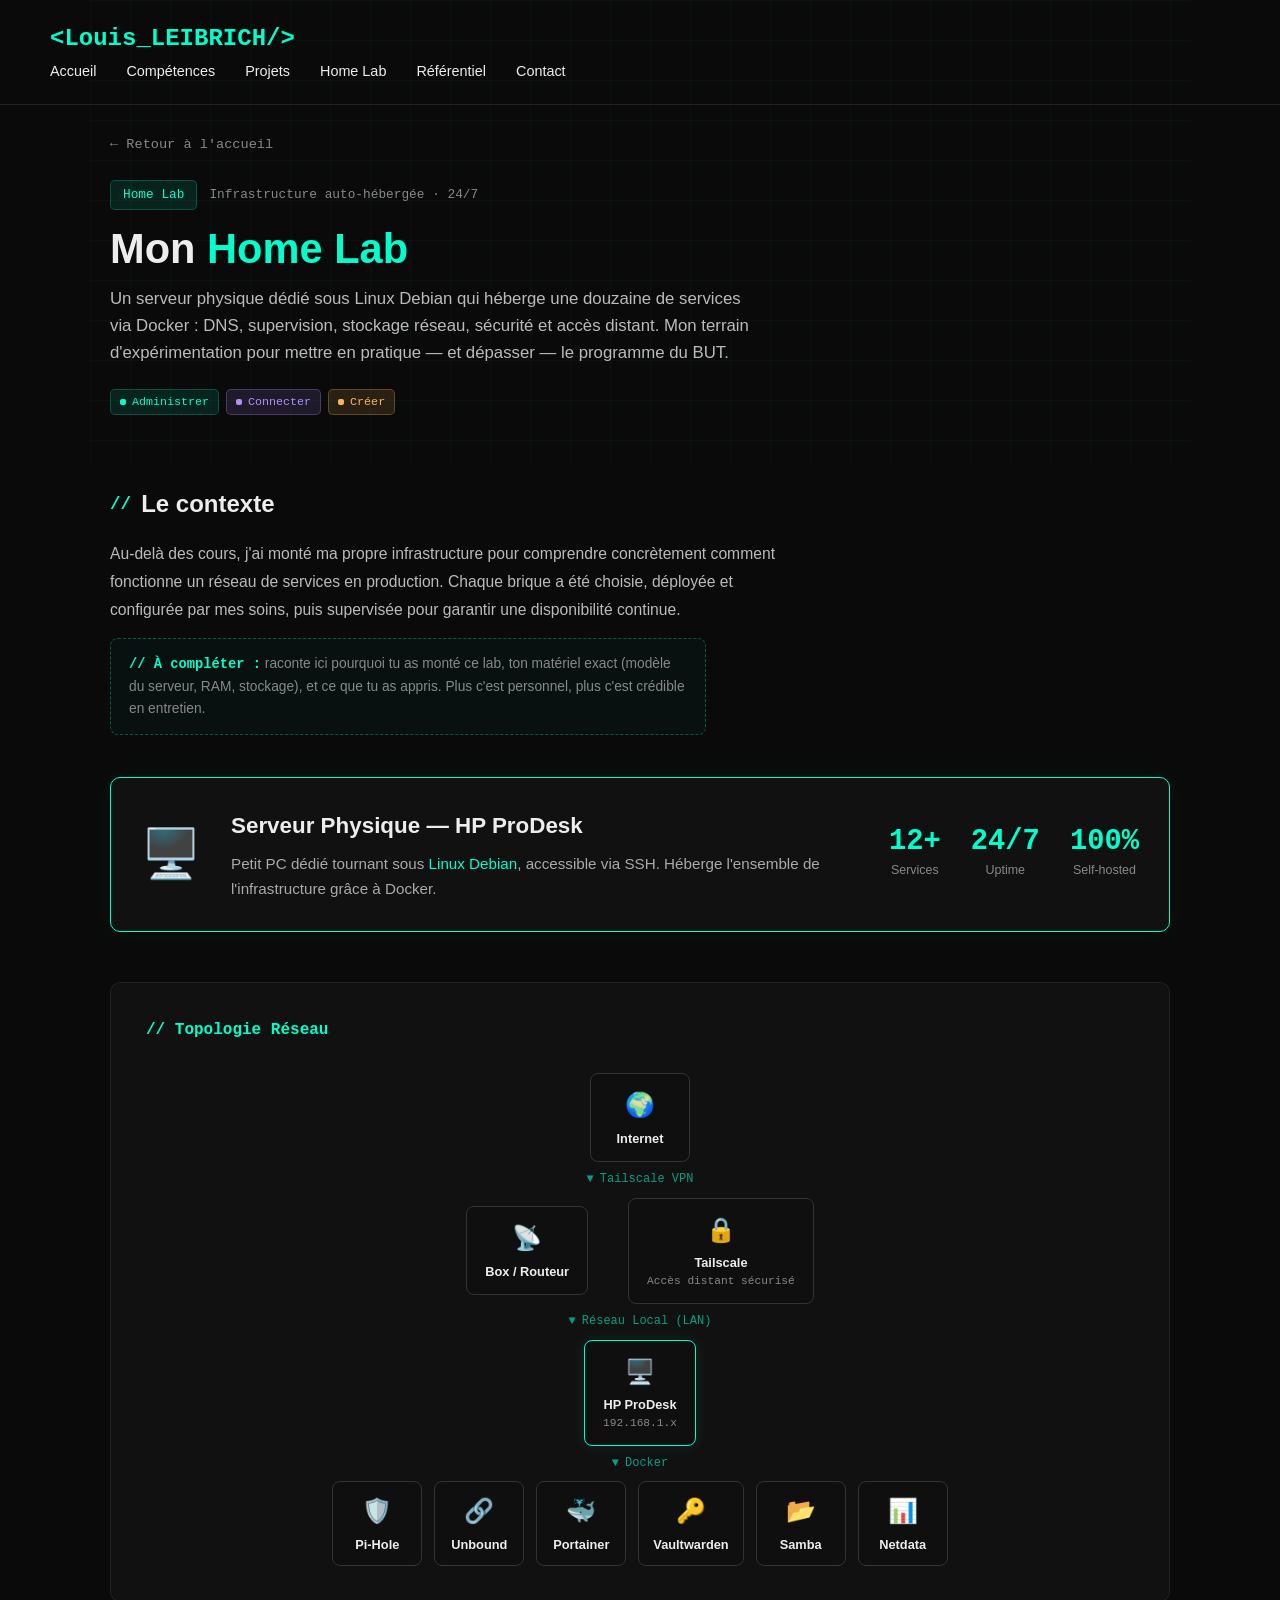
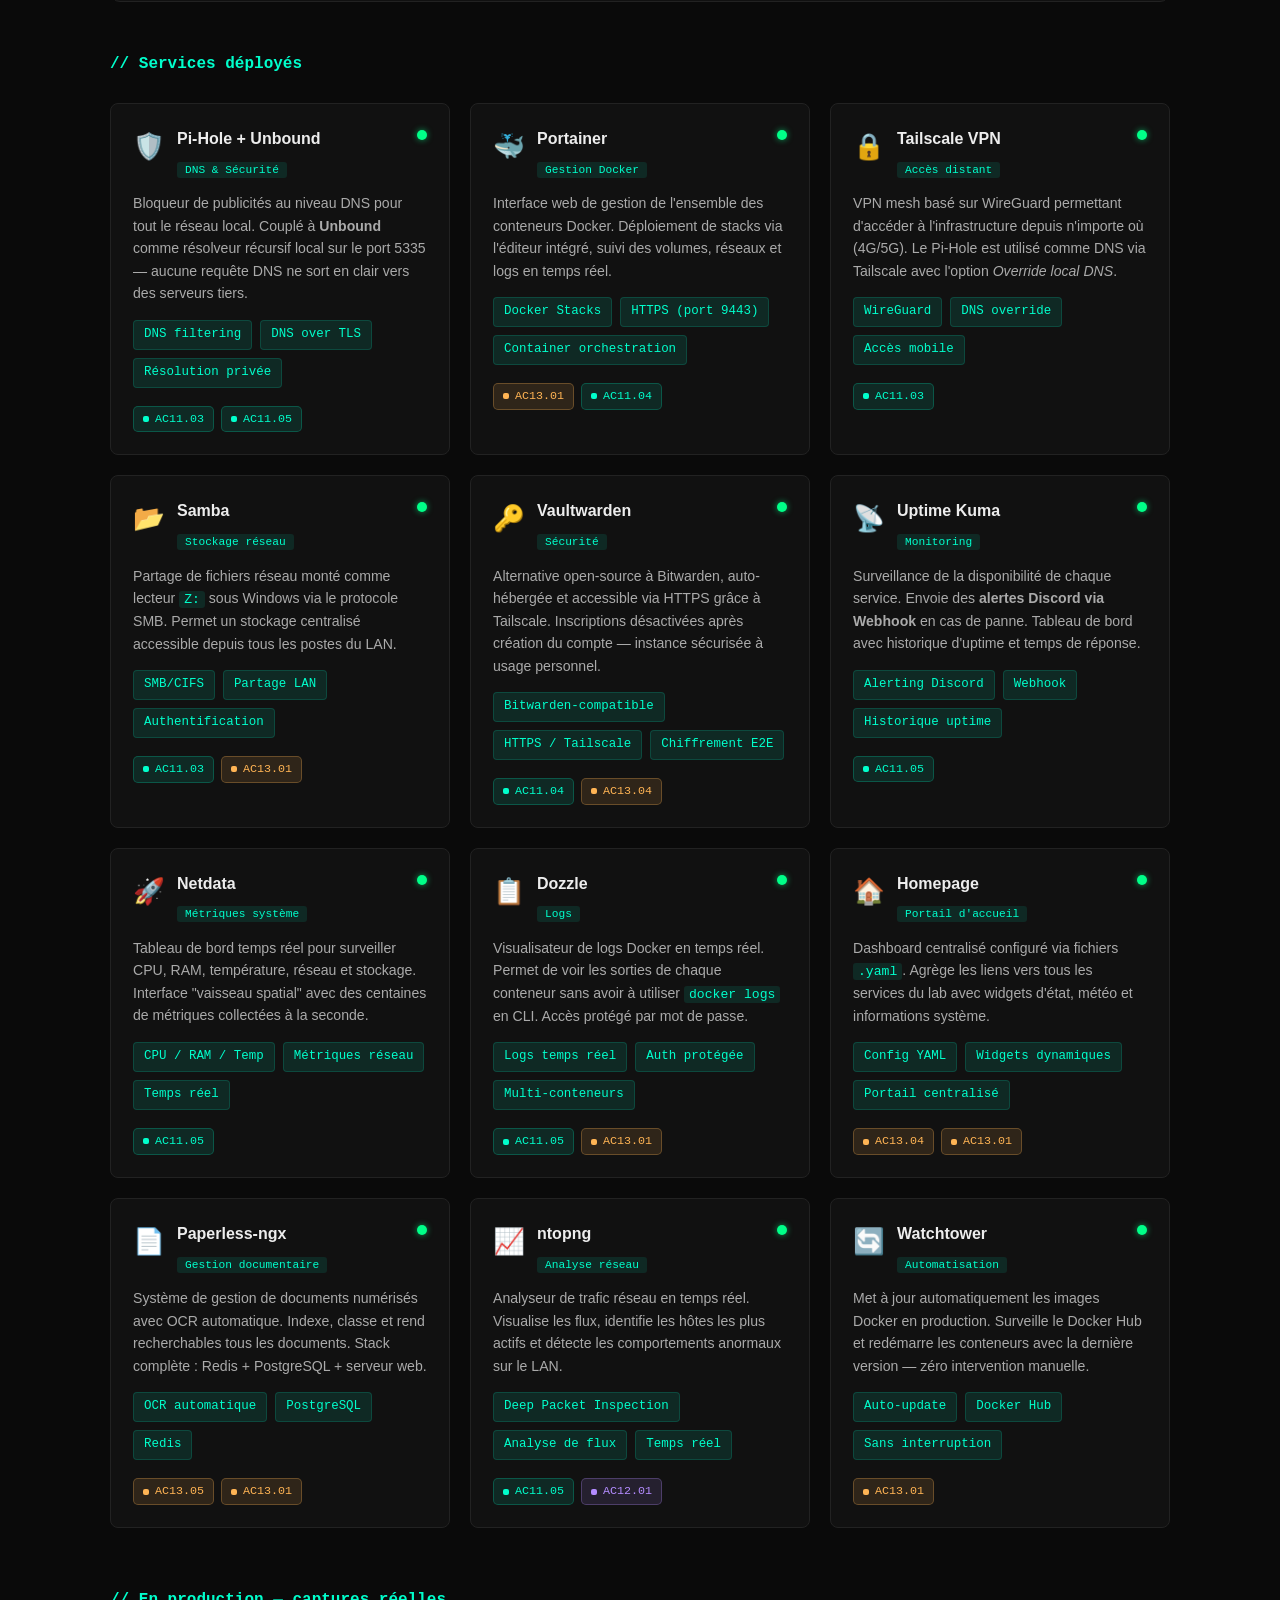
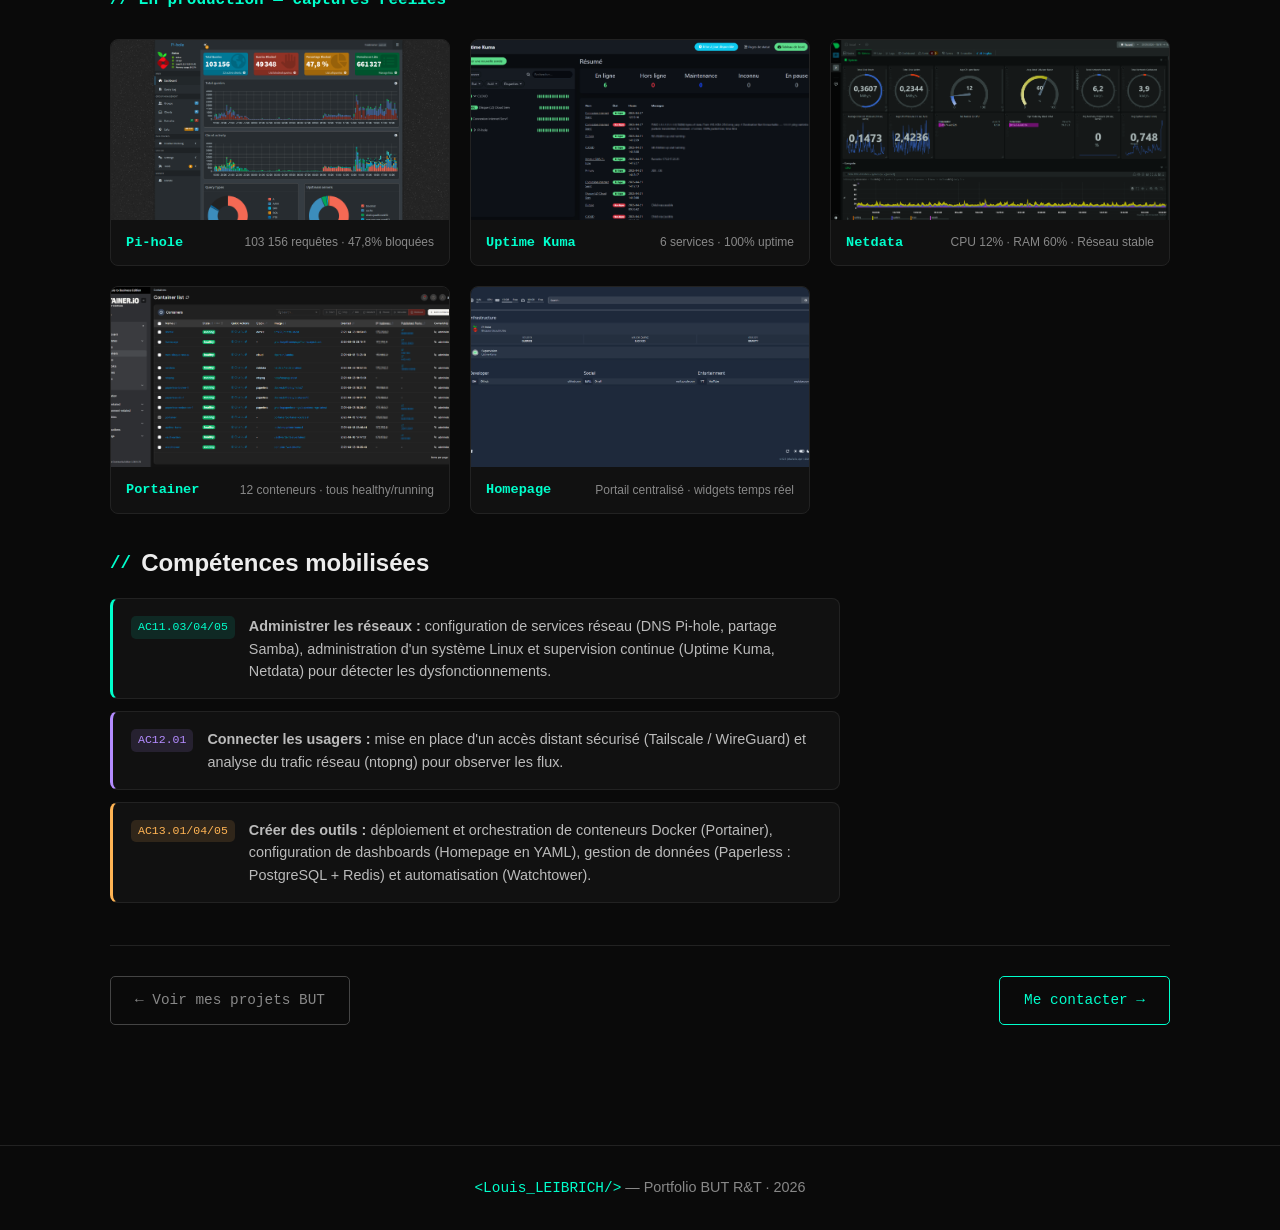
==== homelab.html @ f9eb8dbc "first commit" ====
<!DOCTYPE html>
<html lang="fr">
<head>
    <meta charset="UTF-8">
    <meta name="viewport" content="width=device-width, initial-scale=1.0">
    <title>Home Lab — Louis Leibrich · BUT R&T</title>
    <link rel="stylesheet" href="style.css">
</head>
<body>
    <header>
        <nav>
            <div class="logo hacker-text" data-value="&lt;Louis_LEIBRICH/&gt;">&lt;Louis_LEIBRICH/&gt;</div>
            <ul class="nav-links">
                <li><a href="index.html#hero">Accueil</a></li>
                <li><a href="index.html#skills">Compétences</a></li>
                <li><a href="index.html#projects">Projets</a></li>
                <li><a href="homelab.html">Home Lab</a></li>
                <li><a href="index.html#referentiel">Référentiel</a></li>
                <li><a href="index.html#contact">Contact</a></li>
            </ul>
            <div class="hamburger" id="hamburger"><span></span><span></span><span></span></div>
        </nav>
    </header>

    <main>
        <section class="detail-hero">
            <div class="hero-bg-grid"></div>
            <a href="index.html#homelab" class="back-link">← Retour à l'accueil</a>
            <div class="detail-badges">
                <span class="sae-badge">Home Lab</span>
                <span class="detail-context">Infrastructure auto-hébergée · 24/7</span>
            </div>
            <h1 class="detail-title">Mon <span class="highlight">Home Lab</span></h1>
            <p class="detail-lede">Un serveur physique dédié sous Linux Debian qui héberge une douzaine de services via Docker : DNS, supervision, stockage réseau, sécurité et accès distant. Mon terrain d'expérimentation pour mettre en pratique — et dépasser — le programme du BUT.</p>
            <div class="comp-tags">
                <span class="comp-tag t1">Administrer</span>
                <span class="comp-tag t2">Connecter</span>
                <span class="comp-tag t3">Créer</span>
            </div>
        </section>

        <section class="section" style="padding-top:20px;">
            <div class="detail-block">
                <h2>Le contexte</h2>
                <div class="detail-prose">
                    <p>Au-delà des cours, j'ai monté ma propre infrastructure pour comprendre concrètement comment fonctionne un réseau de services en production. Chaque brique a été choisie, déployée et configurée par mes soins, puis supervisée pour garantir une disponibilité continue.</p>
                </div>
                <div class="todo-note"><strong>// À compléter :</strong> raconte ici pourquoi tu as monté ce lab, ton matériel exact (modèle du serveur, RAM, stockage), et ce que tu as appris. Plus c'est personnel, plus c'est crédible en entretien.</div>
            </div>
<!-- HARDWARE CARD -->
            <div class="hardware-card">
                <div class="hardware-icon">🖥️</div>
                <div class="hardware-info">
                    <h3>Serveur Physique — HP ProDesk</h3>
                    <p>Petit PC dédié tournant sous <span class="highlight">Linux Debian</span>, accessible via SSH. Héberge l'ensemble de l'infrastructure grâce à Docker.</p>
                </div>
                <div class="hardware-stats">
                    <div class="stat">
                        <span class="stat-value accent">12+</span>
                        <span class="stat-label">Services</span>
                    </div>
                    <div class="stat">
                        <span class="stat-value accent">24/7</span>
                        <span class="stat-label">Uptime</span>
                    </div>
                    <div class="stat">
                        <span class="stat-value accent">100%</span>
                        <span class="stat-label">Self-hosted</span>
                    </div>
                </div>
            </div>

            <!-- NETWORK DIAGRAM -->
            <div class="network-diagram">
                <h3 class="diagram-title">// Topologie Réseau</h3>
                <div class="diagram-container">
                    <div class="diagram-layer">
                        <div class="diagram-node internet">
                            <span class="node-icon">🌍</span>
                            <span class="node-label">Internet</span>
                        </div>
                    </div>
                    <div class="diagram-arrow down"><span>▼</span> Tailscale VPN</div>
                    <div class="diagram-layer mid">
                        <div class="diagram-node router">
                            <span class="node-icon">📡</span>
                            <span class="node-label">Box / Routeur</span>
                        </div>
                        <div class="diagram-connector"></div>
                        <div class="diagram-node vpn">
                            <span class="node-icon">🔒</span>
                            <span class="node-label">Tailscale</span>
                            <span class="node-sub">Accès distant sécurisé</span>
                        </div>
                    </div>
                    <div class="diagram-arrow down"><span>▼</span> Réseau Local (LAN)</div>
                    <div class="diagram-layer">
                        <div class="diagram-node server">
                            <span class="node-icon">🖥️</span>
                            <span class="node-label">HP ProDesk</span>
                            <span class="node-sub">192.168.1.x</span>
                        </div>
                    </div>
                    <div class="diagram-arrow down"><span>▼</span> Docker</div>
                    <div class="diagram-layer services-layer">
                        <div class="diagram-node svc dns">
                            <span class="node-icon">🛡️</span>
                            <span class="node-label">Pi-Hole</span>
                        </div>
                        <div class="diagram-node svc">
                            <span class="node-icon">🔗</span>
                            <span class="node-label">Unbound</span>
                        </div>
                        <div class="diagram-node svc">
                            <span class="node-icon">🐳</span>
                            <span class="node-label">Portainer</span>
                        </div>
                        <div class="diagram-node svc">
                            <span class="node-icon">🔑</span>
                            <span class="node-label">Vaultwarden</span>
                        </div>
                        <div class="diagram-node svc">
                            <span class="node-icon">📂</span>
                            <span class="node-label">Samba</span>
                        </div>
                        <div class="diagram-node svc">
                            <span class="node-icon">📊</span>
                            <span class="node-label">Netdata</span>
                        </div>
                    </div>
                </div>
            </div>

            <!-- SERVICES GRID -->
            <h3 class="services-title">// Services déployés</h3>
            <div class="services-grid">

                <div class="service-card" data-category="réseau">
                    <div class="service-header">
                        <span class="service-icon">🛡️</span>
                        <div>
                            <h4>Pi-Hole + Unbound</h4>
                            <span class="service-badge">DNS & Sécurité</span>
                        </div>
                        <span class="service-status online"></span>
                    </div>
                    <p>Bloqueur de publicités au niveau DNS pour tout le réseau local. Couplé à <strong>Unbound</strong> comme résolveur récursif local sur le port 5335 — aucune requête DNS ne sort en clair vers des serveurs tiers.</p>
                    <ul class="tech-list">
                        <li>DNS filtering</li>
                        <li>DNS over TLS</li>
                        <li>Résolution privée</li>
                    </ul>
                    <div class="comp-row"><div class="comp-tags"><span class="comp-tag t1">AC11.03</span><span class="comp-tag t1">AC11.05</span></div></div>
                </div>

                <div class="service-card" data-category="docker">
                    <div class="service-header">
                        <span class="service-icon">🐳</span>
                        <div>
                            <h4>Portainer</h4>
                            <span class="service-badge">Gestion Docker</span>
                        </div>
                        <span class="service-status online"></span>
                    </div>
                    <p>Interface web de gestion de l'ensemble des conteneurs Docker. Déploiement de stacks via l'éditeur intégré, suivi des volumes, réseaux et logs en temps réel.</p>
                    <ul class="tech-list">
                        <li>Docker Stacks</li>
                        <li>HTTPS (port 9443)</li>
                        <li>Container orchestration</li>
                    </ul>
                    <div class="comp-row"><div class="comp-tags"><span class="comp-tag t3">AC13.01</span><span class="comp-tag t1">AC11.04</span></div></div>
                </div>

                <div class="service-card" data-category="réseau">
                    <div class="service-header">
                        <span class="service-icon">🔒</span>
                        <div>
                            <h4>Tailscale VPN</h4>
                            <span class="service-badge">Accès distant</span>
                        </div>
                        <span class="service-status online"></span>
                    </div>
                    <p>VPN mesh basé sur WireGuard permettant d'accéder à l'infrastructure depuis n'importe où (4G/5G). Le Pi-Hole est utilisé comme DNS via Tailscale avec l'option <em>Override local DNS</em>.</p>
                    <ul class="tech-list">
                        <li>WireGuard</li>
                        <li>DNS override</li>
                        <li>Accès mobile</li>
                    </ul>
                    <div class="comp-row"><div class="comp-tags"><span class="comp-tag t1">AC11.03</span></div></div>
                </div>

                <div class="service-card" data-category="stockage">
                    <div class="service-header">
                        <span class="service-icon">📂</span>
                        <div>
                            <h4>Samba</h4>
                            <span class="service-badge">Stockage réseau</span>
                        </div>
                        <span class="service-status online"></span>
                    </div>
                    <p>Partage de fichiers réseau monté comme lecteur <code>Z:</code> sous Windows via le protocole SMB. Permet un stockage centralisé accessible depuis tous les postes du LAN.</p>
                    <ul class="tech-list">
                        <li>SMB/CIFS</li>
                        <li>Partage LAN</li>
                        <li>Authentification</li>
                    </ul>
                    <div class="comp-row"><div class="comp-tags"><span class="comp-tag t1">AC11.03</span><span class="comp-tag t3">AC13.01</span></div></div>
                </div>

                <div class="service-card" data-category="sécurité">
                    <div class="service-header">
                        <span class="service-icon">🔑</span>
                        <div>
                            <h4>Vaultwarden</h4>
                            <span class="service-badge">Sécurité</span>
                        </div>
                        <span class="service-status online"></span>
                    </div>
                    <p>Alternative open-source à Bitwarden, auto-hébergée et accessible via HTTPS grâce à Tailscale. Inscriptions désactivées après création du compte — instance sécurisée à usage personnel.</p>
                    <ul class="tech-list">
                        <li>Bitwarden-compatible</li>
                        <li>HTTPS / Tailscale</li>
                        <li>Chiffrement E2E</li>
                    </ul>
                    <div class="comp-row"><div class="comp-tags"><span class="comp-tag t1">AC11.04</span><span class="comp-tag t3">AC13.04</span></div></div>
                </div>

                <div class="service-card" data-category="monitoring">
                    <div class="service-header">
                        <span class="service-icon">📡</span>
                        <div>
                            <h4>Uptime Kuma</h4>
                            <span class="service-badge">Monitoring</span>
                        </div>
                        <span class="service-status online"></span>
                    </div>
                    <p>Surveillance de la disponibilité de chaque service. Envoie des <strong>alertes Discord via Webhook</strong> en cas de panne. Tableau de bord avec historique d'uptime et temps de réponse.</p>
                    <ul class="tech-list">
                        <li>Alerting Discord</li>
                        <li>Webhook</li>
                        <li>Historique uptime</li>
                    </ul>
                    <div class="comp-row"><div class="comp-tags"><span class="comp-tag t1">AC11.05</span></div></div>
                </div>

                <div class="service-card" data-category="monitoring">
                    <div class="service-header">
                        <span class="service-icon">🚀</span>
                        <div>
                            <h4>Netdata</h4>
                            <span class="service-badge">Métriques système</span>
                        </div>
                        <span class="service-status online"></span>
                    </div>
                    <p>Tableau de bord temps réel pour surveiller CPU, RAM, température, réseau et stockage. Interface "vaisseau spatial" avec des centaines de métriques collectées à la seconde.</p>
                    <ul class="tech-list">
                        <li>CPU / RAM / Temp</li>
                        <li>Métriques réseau</li>
                        <li>Temps réel</li>
                    </ul>
                    <div class="comp-row"><div class="comp-tags"><span class="comp-tag t1">AC11.05</span></div></div>
                </div>

                <div class="service-card" data-category="monitoring">
                    <div class="service-header">
                        <span class="service-icon">📋</span>
                        <div>
                            <h4>Dozzle</h4>
                            <span class="service-badge">Logs</span>
                        </div>
                        <span class="service-status online"></span>
                    </div>
                    <p>Visualisateur de logs Docker en temps réel. Permet de voir les sorties de chaque conteneur sans avoir à utiliser <code>docker logs</code> en CLI. Accès protégé par mot de passe.</p>
                    <ul class="tech-list">
                        <li>Logs temps réel</li>
                        <li>Auth protégée</li>
                        <li>Multi-conteneurs</li>
                    </ul>
                    <div class="comp-row"><div class="comp-tags"><span class="comp-tag t1">AC11.05</span><span class="comp-tag t3">AC13.01</span></div></div>
                </div>

                <div class="service-card" data-category="dashboard">
                    <div class="service-header">
                        <span class="service-icon">🏠</span>
                        <div>
                            <h4>Homepage</h4>
                            <span class="service-badge">Portail d'accueil</span>
                        </div>
                        <span class="service-status online"></span>
                    </div>
                    <p>Dashboard centralisé configuré via fichiers <code>.yaml</code>. Agrège les liens vers tous les services du lab avec widgets d'état, météo et informations système.</p>
                    <ul class="tech-list">
                        <li>Config YAML</li>
                        <li>Widgets dynamiques</li>
                        <li>Portail centralisé</li>
                    </ul>
                    <div class="comp-row"><div class="comp-tags"><span class="comp-tag t3">AC13.04</span><span class="comp-tag t3">AC13.01</span></div></div>
                </div>

                <div class="service-card" data-category="documents">
                    <div class="service-header">
                        <span class="service-icon">📄</span>
                        <div>
                            <h4>Paperless-ngx</h4>
                            <span class="service-badge">Gestion documentaire</span>
                        </div>
                        <span class="service-status online"></span>
                    </div>
                    <p>Système de gestion de documents numérisés avec OCR automatique. Indexe, classe et rend recherchables tous les documents. Stack complète : Redis + PostgreSQL + serveur web.</p>
                    <ul class="tech-list">
                        <li>OCR automatique</li>
                        <li>PostgreSQL</li>
                        <li>Redis</li>
                    </ul>
                    <div class="comp-row"><div class="comp-tags"><span class="comp-tag t3">AC13.05</span><span class="comp-tag t3">AC13.01</span></div></div>
                </div>

                <div class="service-card" data-category="réseau">
                    <div class="service-header">
                        <span class="service-icon">📈</span>
                        <div>
                            <h4>ntopng</h4>
                            <span class="service-badge">Analyse réseau</span>
                        </div>
                        <span class="service-status online"></span>
                    </div>
                    <p>Analyseur de trafic réseau en temps réel. Visualise les flux, identifie les hôtes les plus actifs et détecte les comportements anormaux sur le LAN.</p>
                    <ul class="tech-list">
                        <li>Deep Packet Inspection</li>
                        <li>Analyse de flux</li>
                        <li>Temps réel</li>
                    </ul>
                    <div class="comp-row"><div class="comp-tags"><span class="comp-tag t1">AC11.05</span><span class="comp-tag t2">AC12.01</span></div></div>
                </div>

                <div class="service-card" data-category="docker">
                    <div class="service-header">
                        <span class="service-icon">🔄</span>
                        <div>
                            <h4>Watchtower</h4>
                            <span class="service-badge">Automatisation</span>
                        </div>
                        <span class="service-status online"></span>
                    </div>
                    <p>Met à jour automatiquement les images Docker en production. Surveille le Docker Hub et redémarre les conteneurs avec la dernière version — zéro intervention manuelle.</p>
                    <ul class="tech-list">
                        <li>Auto-update</li>
                        <li>Docker Hub</li>
                        <li>Sans interruption</li>
                    </ul>
                    <div class="comp-row"><div class="comp-tags"><span class="comp-tag t3">AC13.01</span></div></div>
                </div>

            </div>

            <!-- SCREENSHOTS GALLERY -->
            <h3 class="services-title" style="margin-top: 60px;">// En production — captures réelles</h3>
            <div class="screenshots-grid">
                <div class="screenshot-card">
                    <img src="images/pihole_sc.png" alt="Pi-hole Dashboard" loading="lazy">
                    <div class="screenshot-caption">
                        <span class="screenshot-label">Pi-hole</span>
                        <span class="screenshot-stat">103 156 requêtes · 47,8% bloquées</span>
                    </div>
                </div>
                <div class="screenshot-card">
                    <img src="images/kuma_sc.png" alt="Uptime Kuma" loading="lazy">
                    <div class="screenshot-caption">
                        <span class="screenshot-label">Uptime Kuma</span>
                        <span class="screenshot-stat">6 services · 100% uptime</span>
                    </div>
                </div>
                <div class="screenshot-card">
                    <img src="images/netdata_sc.png" alt="Netdata Monitoring" loading="lazy">
                    <div class="screenshot-caption">
                        <span class="screenshot-label">Netdata</span>
                        <span class="screenshot-stat">CPU 12% · RAM 60% · Réseau stable</span>
                    </div>
                </div>
                <div class="screenshot-card">
                    <img src="images/portainer_sc.png" alt="Portainer Container List" loading="lazy">
                    <div class="screenshot-caption">
                        <span class="screenshot-label">Portainer</span>
                        <span class="screenshot-stat">12 conteneurs · tous healthy/running</span>
                    </div>
                </div>
                <div class="screenshot-card">
                    <img src="images/homepage_sc.png" alt="Homepage Dashboard" loading="lazy">
                    <div class="screenshot-caption">
                        <span class="screenshot-label">Homepage</span>
                        <span class="screenshot-stat">Portail centralisé · widgets temps réel</span>
                    </div>
                </div>
            </div>

        
            <div class="detail-block" style="margin-top:30px;">
                <h2>Compétences mobilisées</h2>
                <div class="comp-detail">
                    <div class="comp-detail-item d1">
                        <span class="ac-code" style="background:var(--c1-soft);color:var(--c1)">AC11.03/04/05</span>
                        <p><strong>Administrer les réseaux :</strong> configuration de services réseau (DNS Pi-hole, partage Samba), administration d'un système Linux et supervision continue (Uptime Kuma, Netdata) pour détecter les dysfonctionnements.</p>
                    </div>
                    <div class="comp-detail-item d2">
                        <span class="ac-code" style="background:var(--c2-soft);color:var(--c2)">AC12.01</span>
                        <p><strong>Connecter les usagers :</strong> mise en place d'un accès distant sécurisé (Tailscale / WireGuard) et analyse du trafic réseau (ntopng) pour observer les flux.</p>
                    </div>
                    <div class="comp-detail-item d3">
                        <span class="ac-code" style="background:var(--c3-soft);color:var(--c3)">AC13.01/04/05</span>
                        <p><strong>Créer des outils :</strong> déploiement et orchestration de conteneurs Docker (Portainer), configuration de dashboards (Homepage en YAML), gestion de données (Paperless : PostgreSQL + Redis) et automatisation (Watchtower).</p>
                    </div>
                </div>
            </div>

            <div class="detail-footer-nav">
                <a href="index.html#projects" class="btn btn-ghost">← Voir mes projets BUT</a>
                <a href="index.html#contact" class="btn">Me contacter →</a>
            </div>
        </section>
    </main>

    <footer>
        <p class="footer-text"><span class="highlight font-mono">&lt;Louis_LEIBRICH/&gt;</span> — Portfolio BUT R&T · 2026</p>
    </footer>

    <div class="lightbox" id="lightbox">
        <span class="lightbox-close" id="lightbox-close">✕</span>
        <img src="" alt="" id="lightbox-img">
    </div>

    <script src="script.js"></script>
</body>
</html>
---- style.css ----
/* ===== VARIABLES GLOBALES ===== */
:root {
    --bg-color: #0a0a0a;
    --bg-card: #111;
    --bg-card-hover: #161616;
    --text-color: #ededed;
    --text-muted: #888;
    --accent-color: #00ffcc;
    --accent-dim: rgba(0, 255, 204, 0.1);
    --accent-glow: rgba(0, 255, 204, 0.4);
    --border-color: #222;
    --font-main: 'Segoe UI', Tahoma, Geneva, Verdana, sans-serif;
    --font-mono: 'Courier New', Courier, monospace;
}

* { margin: 0; padding: 0; box-sizing: border-box; }

body {
    background-color: var(--bg-color);
    color: var(--text-color);
    font-family: var(--font-main);
    line-height: 1.6;
}

/* ===== NAVIGATION ===== */
header {
    padding: 20px 50px;
    display: flex;
    justify-content: space-between;
    align-items: center;
    border-bottom: 1px solid var(--border-color);
    position: fixed;
    width: 100%;
    top: 0;
    z-index: 1000;
    transition: background 0.3s ease, backdrop-filter 0.3s ease;
}

.logo {
    font-family: var(--font-mono);
    color: var(--accent-color);
    font-size: 1.5rem;
    font-weight: bold;
    cursor: default;
}

.nav-links {
    list-style: none;
    display: flex;
    gap: 30px;
}

.nav-links a {
    color: var(--text-color);
    text-decoration: none;
    transition: color 0.3s ease;
    font-size: 0.9rem;
}

.nav-links a:hover { color: var(--accent-color); }

.hamburger {
    display: none;
    flex-direction: column;
    gap: 5px;
    cursor: pointer;
}
.hamburger span {
    display: block;
    width: 24px;
    height: 2px;
    background: var(--text-color);
    transition: all 0.3s;
}

/* ===== HERO ===== */
#hero {
    min-height: 90vh;
    display: flex;
    flex-direction: column;
    justify-content: center;
    align-items: center;
    text-align: center;
    padding: 100px 20px 40px;
    position: relative;
    overflow: hidden;
}

.hero-bg-grid {
    position: absolute;
    inset: 0;
    background-image:
        linear-gradient(rgba(0,255,204,0.03) 1px, transparent 1px),
        linear-gradient(90deg, rgba(0,255,204,0.03) 1px, transparent 1px);
    background-size: 40px 40px;
    pointer-events: none;
}

h1 {
    font-size: 3.5rem;
    margin-bottom: 10px;
    position: relative;
}

.highlight { color: var(--accent-color); }

.subtitle {
    font-family: var(--font-mono);
    font-size: 1.1rem;
    color: var(--text-muted);
    margin-bottom: 35px;
    min-height: 1.5em;
}

.hero-buttons {
    display: flex;
    gap: 15px;
    flex-wrap: wrap;
    justify-content: center;
}

/* ===== BOUTONS ===== */
.btn {
    padding: 12px 24px;
    border: 1px solid var(--accent-color);
    color: var(--accent-color);
    text-decoration: none;
    border-radius: 5px;
    font-family: var(--font-mono);
    font-size: 0.9rem;
    transition: all 0.3s ease;
}

.btn:hover {
    background-color: var(--accent-color);
    color: var(--bg-color);
    box-shadow: 0 0 15px var(--accent-glow);
}

.btn-ghost {
    border-color: #444;
    color: var(--text-muted);
}

.btn-ghost:hover {
    border-color: var(--accent-color);
    color: var(--accent-color);
    background: transparent;
    box-shadow: none;
}

/* ===== SECTIONS ===== */
.section {
    padding: 80px 20px;
    max-width: 1100px;
    margin: 0 auto;
}

.section-title {
    font-size: 2.5rem;
    margin-bottom: 15px;
    text-align: center;
}

.section-subtitle {
    text-align: center;
    color: var(--text-muted);
    margin-bottom: 50px;
    font-size: 1rem;
}

/* ===== GRILLES ===== */
.skills-grid, .projects-grid {
    display: grid;
    grid-template-columns: repeat(auto-fit, minmax(250px, 1fr));
    gap: 25px;
}

/* ===== CARDS GÉNÉRIQUES ===== */
.skill-card, .project-card {
    background-color: var(--bg-card);
    border: 1px solid var(--border-color);
    border-radius: 8px;
    padding: 25px;
    transition: all 0.3s ease;
}

.skill-card:hover, .project-card:hover {
    border-color: var(--accent-color);
    transform: translateY(-5px);
    box-shadow: 0 5px 20px var(--accent-dim);
}

.skill-card h3 {
    color: var(--accent-color);
    margin-bottom: 12px;
    font-family: var(--font-mono);
}

.project-card h3 {
    margin-bottom: 10px;
    font-size: 1.1rem;
}

.project-card p { color: #aaa; font-size: 0.95rem; margin-bottom: 20px; }

/* ===== TECH TAGS ===== */
.tech-list {
    list-style: none;
    display: flex;
    flex-wrap: wrap;
    gap: 8px;
    margin-top: 15px;
}

.tech-list li {
    font-family: var(--font-mono);
    font-size: 0.78rem;
    color: var(--accent-color);
    background-color: var(--accent-dim);
    padding: 4px 10px;
    border-radius: 4px;
    border: 1px solid rgba(0,255,204,0.15);
}

/* ===== TIMELINE ===== */
.timeline {
    position: relative;
    max-width: 800px;
    margin: 40px auto 0;
    padding-left: 30px;
    border-left: 2px solid #333;
}

.timeline-item {
    position: relative;
    padding-bottom: 40px;
    padding-left: 20px;
}

.timeline-item:last-child { padding-bottom: 0; }

.timeline-dot {
    position: absolute;
    left: -37px;
    top: 5px;
    width: 12px;
    height: 12px;
    background-color: var(--bg-color);
    border: 2px solid var(--accent-color);
    border-radius: 50%;
    box-shadow: 0 0 10px rgba(0, 255, 204, 0.5);
}

.timeline-date {
    font-family: var(--font-mono);
    color: var(--accent-color);
    font-size: 0.9rem;
    margin-bottom: 5px;
}

.timeline-item h3 { margin-bottom: 8px; font-size: 1.2rem; }
.timeline-item p { color: #aaa; font-size: 0.95rem; }

/* ===== HOME LAB — HARDWARE CARD ===== */
.hardware-card {
    display: flex;
    align-items: center;
    gap: 30px;
    background: var(--bg-card);
    border: 1px solid var(--accent-color);
    border-radius: 10px;
    padding: 30px;
    margin-bottom: 50px;
    box-shadow: 0 0 30px rgba(0,255,204,0.05);
    flex-wrap: wrap;
}

.hardware-icon { font-size: 3rem; }

.hardware-info { flex: 1; min-width: 200px; }
.hardware-info h3 { font-size: 1.4rem; margin-bottom: 8px; }
.hardware-info p { color: #aaa; font-size: 0.95rem; }

.hardware-stats {
    display: flex;
    gap: 30px;
    flex-wrap: wrap;
}

.stat {
    display: flex;
    flex-direction: column;
    align-items: center;
}

.stat-value {
    font-family: var(--font-mono);
    font-size: 1.8rem;
    font-weight: bold;
    line-height: 1;
}

.stat-value.accent { color: var(--accent-color); }
.stat-label { font-size: 0.78rem; color: var(--text-muted); margin-top: 4px; }

/* ===== HOME LAB — NETWORK DIAGRAM ===== */
.network-diagram {
    background: var(--bg-card);
    border: 1px solid var(--border-color);
    border-radius: 10px;
    padding: 35px;
    margin-bottom: 50px;
}

.diagram-title {
    font-family: var(--font-mono);
    color: var(--accent-color);
    margin-bottom: 30px;
    font-size: 1rem;
}

.diagram-container {
    display: flex;
    flex-direction: column;
    align-items: center;
    gap: 8px;
}

.diagram-layer {
    display: flex;
    gap: 20px;
    justify-content: center;
    align-items: center;
    flex-wrap: wrap;
}

.services-layer { gap: 12px; }

.diagram-node {
    display: flex;
    flex-direction: column;
    align-items: center;
    background: #0f0f0f;
    border: 1px solid #333;
    border-radius: 8px;
    padding: 12px 18px;
    min-width: 100px;
    text-align: center;
    transition: all 0.3s;
}

.diagram-node:hover {
    border-color: var(--accent-color);
    box-shadow: 0 0 10px var(--accent-dim);
}

.diagram-node.server {
    border-color: var(--accent-color);
    box-shadow: 0 0 15px rgba(0,255,204,0.1);
}

.diagram-node.svc {
    min-width: 90px;
    padding: 10px 14px;
    font-size: 0.85rem;
}

.node-icon { font-size: 1.5rem; }
.node-label { font-size: 0.8rem; font-weight: 600; margin-top: 4px; }
.node-sub { font-size: 0.7rem; color: var(--text-muted); font-family: var(--font-mono); }

.diagram-arrow {
    font-family: var(--font-mono);
    font-size: 0.75rem;
    color: var(--accent-color);
    display: flex;
    align-items: center;
    gap: 6px;
    opacity: 0.6;
}

/* ===== HOME LAB — SERVICES GRID ===== */
.services-title {
    font-family: var(--font-mono);
    color: var(--accent-color);
    font-size: 1rem;
    margin-bottom: 25px;
}

.services-grid {
    display: grid;
    grid-template-columns: repeat(auto-fit, minmax(300px, 1fr));
    gap: 20px;
}

.service-card {
    background: var(--bg-card);
    border: 1px solid var(--border-color);
    border-radius: 8px;
    padding: 22px;
    transition: all 0.3s ease;
}

.service-card:hover {
    border-color: var(--accent-color);
    transform: translateY(-3px);
    box-shadow: 0 5px 20px var(--accent-dim);
    background: var(--bg-card-hover);
}

.service-header {
    display: flex;
    align-items: flex-start;
    gap: 12px;
    margin-bottom: 12px;
}

.service-icon { font-size: 1.6rem; flex-shrink: 0; }

.service-header h4 { font-size: 1rem; margin-bottom: 3px; }

.service-badge {
    font-family: var(--font-mono);
    font-size: 0.7rem;
    color: var(--accent-color);
    background: var(--accent-dim);
    padding: 2px 8px;
    border-radius: 3px;
}

.service-status {
    margin-left: auto;
    width: 10px;
    height: 10px;
    border-radius: 50%;
    flex-shrink: 0;
    margin-top: 4px;
}

.service-status.online {
    background: #00ff88;
    box-shadow: 0 0 6px rgba(0,255,136,0.6);
    animation: pulse-dot 2s infinite;
}

@keyframes pulse-dot {
    0%, 100% { opacity: 1; }
    50% { opacity: 0.4; }
}

.service-card p {
    color: #aaa;
    font-size: 0.88rem;
    line-height: 1.6;
    margin-bottom: 0;
}

.service-card code {
    font-family: var(--font-mono);
    color: var(--accent-color);
    background: var(--accent-dim);
    padding: 1px 5px;
    border-radius: 3px;
    font-size: 0.82rem;
}

/* ===== SCREENSHOTS GALLERY ===== */
.screenshots-grid {
    display: grid;
    grid-template-columns: repeat(auto-fit, minmax(280px, 1fr));
    gap: 20px;
}

.screenshot-card {
    background: var(--bg-card);
    border: 1px solid var(--border-color);
    border-radius: 8px;
    overflow: hidden;
    transition: all 0.3s ease;
    cursor: pointer;
}

.screenshot-card:hover {
    border-color: var(--accent-color);
    transform: translateY(-4px);
    box-shadow: 0 8px 25px var(--accent-dim);
}

.screenshot-card img {
    width: 100%;
    height: 180px;
    object-fit: cover;
    object-position: top;
    display: block;
    transition: transform 0.4s ease;
}

.screenshot-card:hover img {
    transform: scale(1.03);
}

.screenshot-caption {
    display: flex;
    justify-content: space-between;
    align-items: center;
    padding: 12px 15px;
    flex-wrap: wrap;
    gap: 5px;
}

.screenshot-label {
    font-family: var(--font-mono);
    font-size: 0.85rem;
    color: var(--accent-color);
    font-weight: bold;
}

.screenshot-stat {
    font-size: 0.75rem;
    color: var(--text-muted);
}

/* Lightbox */
.lightbox {
    display: none;
    position: fixed;
    inset: 0;
    background: rgba(0,0,0,0.92);
    z-index: 9999;
    justify-content: center;
    align-items: center;
    padding: 20px;
}

.lightbox.active { display: flex; }

.lightbox img {
    max-width: 90vw;
    max-height: 85vh;
    border-radius: 8px;
    border: 1px solid var(--accent-color);
    box-shadow: 0 0 40px var(--accent-dim);
}

.lightbox-close {
    position: absolute;
    top: 20px;
    right: 30px;
    font-size: 2rem;
    color: var(--text-color);
    cursor: pointer;
    font-family: var(--font-mono);
    transition: color 0.2s;
}

.lightbox-close:hover { color: var(--accent-color); }

/* ===== CONTACT ===== */
.contact-links {
    display: grid;
    grid-template-columns: repeat(auto-fit, minmax(250px, 1fr));
    gap: 20px;
    margin-top: 40px;
}

.contact-card {
    display: flex;
    flex-direction: column;
    align-items: center;
    text-align: center;
    gap: 8px;
    background: var(--bg-card);
    border: 1px solid var(--border-color);
    border-radius: 8px;
    padding: 30px;
    text-decoration: none;
    transition: all 0.3s;
}

.contact-card:hover {
    border-color: var(--accent-color);
    transform: translateY(-4px);
    box-shadow: 0 5px 20px var(--accent-dim);
}

.contact-icon { font-size: 2rem; }
.contact-label { font-family: var(--font-mono); font-size: 0.8rem; color: var(--accent-color); }
.contact-value { font-size: 0.9rem; color: var(--text-muted); }

/* ===== FOOTER ===== */
footer {
    text-align: center;
    padding: 30px 20px;
    border-top: 1px solid var(--border-color);
    margin-top: 40px;
}

.footer-text { color: var(--text-muted); font-size: 0.9rem; }
.font-mono { font-family: var(--font-mono); }

/* ===== RESPONSIVE ===== */
@media (max-width: 768px) {
    header { padding: 15px 20px; }

    .nav-links { display: none; flex-direction: column; gap: 15px; }
    .nav-links.open {
        display: flex;
        position: absolute;
        top: 60px;
        left: 0;
        width: 100%;
        background: rgba(10,10,10,0.97);
        padding: 20px;
        border-bottom: 1px solid var(--border-color);
    }

    .hamburger { display: flex; }

    h1 { font-size: 2.2rem; }
    .section-title { font-size: 1.8rem; }

    .hardware-card { flex-direction: column; text-align: center; }
    .hardware-stats { justify-content: center; }

    .services-grid { grid-template-columns: 1fr; }

    .diagram-node.svc { min-width: 70px; font-size: 0.75rem; padding: 8px; }
    .node-icon { font-size: 1.2rem; }

    .hero-buttons { flex-direction: column; align-items: center; }
}

@media (max-width: 480px) {
    h1 { font-size: 1.8rem; }
    .services-layer { gap: 8px; }
    .diagram-node.svc { min-width: 60px; padding: 6px; }
}
/* ===================================================================
   RÉFÉRENTIEL BUT — système de compétences (ajout)
   3 domaines couleur : c1 Administrer / c2 Connecter / c3 Créer
   =================================================================== */
:root {
    --c1: #00ffcc;  --c1-soft: rgba(0, 255, 204, 0.10);  --c1-bord: rgba(0,255,204,0.22);
    --c2: #b48cff;  --c2-soft: rgba(180, 140, 255, 0.13); --c2-bord: rgba(180,140,255,0.28);
    --c3: #ffb454;  --c3-soft: rgba(255, 180, 84, 0.13);  --c3-bord: rgba(255,180,84,0.28);
}

/* Légende des domaines */
.ref-legend {
    display: flex; flex-wrap: wrap; gap: 22px; justify-content: center; margin-bottom: 40px;
}
.ref-legend span {
    font-family: var(--font-mono); font-size: 0.82rem; color: var(--text-muted);
    display: flex; align-items: center; gap: 9px;
}
.ref-legend i { width: 12px; height: 12px; border-radius: 3px; display: inline-block; }

/* Cartes du référentiel */
.ref-grid {
    display: grid; grid-template-columns: repeat(auto-fit, minmax(290px, 1fr)); gap: 22px;
}
.ref-card {
    background: var(--bg-card); border: 1px solid var(--border-color); border-radius: 8px;
    padding: 26px; position: relative; overflow: hidden; transition: all 0.3s ease;
}
.ref-card::before { content: ""; position: absolute; top: 0; left: 0; right: 0; height: 3px; }
.ref-card.d1::before { background: var(--c1); }
.ref-card.d2::before { background: var(--c2); }
.ref-card.d3::before { background: var(--c3); }
.ref-card:hover { transform: translateY(-4px); }
.ref-card.d1:hover { border-color: var(--c1); box-shadow: 0 5px 22px var(--c1-soft); }
.ref-card.d2:hover { border-color: var(--c2); box-shadow: 0 5px 22px var(--c2-soft); }
.ref-card.d3:hover { border-color: var(--c3); box-shadow: 0 5px 22px var(--c3-soft); }
.ref-num { font-family: var(--font-mono); font-size: 0.75rem; color: var(--text-muted); }
.ref-card h3 { font-size: 1.12rem; margin: 6px 0 4px; }
.ref-card.d1 h3 { color: var(--c1); }
.ref-card.d2 h3 { color: var(--c2); }
.ref-card.d3 h3 { color: var(--c3); }
.ref-sub { font-family: var(--font-mono); font-size: 0.78rem; color: var(--text-muted); margin-bottom: 18px; }
.ac-list { list-style: none; display: grid; gap: 11px; }
.ac-list li { display: flex; gap: 10px; font-size: 0.86rem; color: #b9b9b9; align-items: baseline; line-height: 1.4; }
.ac-code { font-family: var(--font-mono); font-size: 0.72rem; flex: none; padding: 2px 7px; border-radius: 5px; }
.d1 .ac-code { background: var(--c1-soft); color: var(--c1); }
.d2 .ac-code { background: var(--c2-soft); color: var(--c2); }
.d3 .ac-code { background: var(--c3-soft); color: var(--c3); }

/* Tags de compétences sur les projets et services */
.comp-row { margin-top: 18px; }
.comp-label {
    font-family: var(--font-mono); font-size: 0.66rem; letter-spacing: 0.14em;
    text-transform: uppercase; color: var(--text-muted); margin-bottom: 9px;
}
.comp-tags { display: flex; flex-wrap: wrap; gap: 7px; }
.comp-tag {
    font-family: var(--font-mono); font-size: 0.73rem; padding: 3px 9px; border-radius: 5px;
    display: inline-flex; align-items: center; gap: 6px; border: 1px solid transparent;
}
.comp-tag::before { content: ""; width: 6px; height: 6px; border-radius: 2px; }
.comp-tag.t1 { background: var(--c1-soft); color: var(--c1); border-color: var(--c1-bord); }
.comp-tag.t1::before { background: var(--c1); }
.comp-tag.t2 { background: var(--c2-soft); color: var(--c2); border-color: var(--c2-bord); }
.comp-tag.t2::before { background: var(--c2); }
.comp-tag.t3 { background: var(--c3-soft); color: var(--c3); border-color: var(--c3-bord); }
.comp-tag.t3::before { background: var(--c3); }

/* ===================================================================
   PAGES DÉTAIL (home lab + projets) + cartes cliquables
   =================================================================== */

/* Cartes cliquables sur l'accueil */
.card-link { text-decoration: none; color: inherit; display: block; height: 100%; }
.card-cta {
    display: inline-block; margin-top: 18px;
    font-family: var(--font-mono); font-size: 0.82rem; color: var(--accent-color);
    transition: transform 0.2s ease;
}
.card-link:hover .card-cta { transform: translateX(4px); }

/* Hero de page détail */
.detail-hero {
    max-width: 1100px; margin: 0 auto; position: relative; overflow: hidden;
    padding: 130px 20px 50px; text-align: left;
}
.back-link {
    font-family: var(--font-mono); font-size: 0.85rem; color: var(--text-muted);
    display: inline-block; margin-bottom: 24px; text-decoration: none; transition: color 0.2s;
    position: relative; z-index: 1;
}
.back-link:hover { color: var(--accent-color); }
.detail-badges { display: flex; align-items: center; gap: 12px; flex-wrap: wrap; margin-bottom: 16px; position: relative; z-index: 1; }
.sae-badge {
    font-family: var(--font-mono); font-size: 0.8rem; color: var(--accent-color);
    background: var(--accent-dim); border: 1px solid rgba(0,255,204,0.22);
    padding: 4px 12px; border-radius: 5px;
}
.detail-context { font-family: var(--font-mono); font-size: 0.8rem; color: var(--text-muted); }
.detail-title { font-size: 2.6rem; margin-bottom: 14px; line-height: 1.1; position: relative; z-index: 1; }
.detail-lede { color: #bbb; font-size: 1.05rem; max-width: 70ch; margin-bottom: 22px; position: relative; z-index: 1; }

/* Blocs de contenu */
.detail-block { margin-bottom: 42px; }
.detail-block h2 { font-size: 1.5rem; margin-bottom: 16px; display: flex; align-items: center; gap: 10px; }
.detail-block h2::before { content: "//"; font-family: var(--font-mono); color: var(--accent-color); font-size: 1.1rem; }
.detail-prose { color: #bbb; font-size: 0.98rem; line-height: 1.8; max-width: 78ch; }
.detail-prose p { margin-bottom: 14px; }
.detail-prose strong { color: var(--text-color); }
.detail-prose code {
    font-family: var(--font-mono); color: var(--accent-color); background: var(--accent-dim);
    padding: 1px 5px; border-radius: 3px; font-size: 0.85rem;
}

/* Encart "à compléter" */
.todo-note {
    border: 1px dashed rgba(0,255,204,0.3); border-radius: 8px; padding: 14px 18px;
    background: rgba(0,255,204,0.03); color: var(--text-muted);
    font-size: 0.86rem; max-width: 78ch; margin-top: 10px;
}
.todo-note strong { color: var(--accent-color); font-family: var(--font-mono); }

/* Étapes numérotées */
.steps { list-style: none; counter-reset: step; display: grid; gap: 16px; max-width: 78ch; }
.steps li { position: relative; padding-left: 50px; color: #bbb; line-height: 1.65; }
.steps li::before {
    counter-increment: step; content: counter(step, decimal-leading-zero);
    position: absolute; left: 0; top: 0;
    font-family: var(--font-mono); font-size: 0.8rem; color: var(--accent-color);
    background: var(--accent-dim); border: 1px solid rgba(0,255,204,0.2);
    width: 32px; height: 32px; border-radius: 7px;
    display: flex; align-items: center; justify-content: center;
}

/* Tuiles de galerie vides (placeholders à remplacer par des images) */
.shot-placeholder {
    display: flex; flex-direction: column; align-items: center; justify-content: center;
    height: 180px; color: var(--text-muted); gap: 8px;
    background: repeating-linear-gradient(45deg, transparent, transparent 14px, rgba(0,255,204,0.02) 14px, rgba(0,255,204,0.02) 28px);
}
.shot-placeholder .ico { font-size: 1.7rem; opacity: 0.6; }
.shot-placeholder .txt { font-family: var(--font-mono); font-size: 0.78rem; text-align: center; padding: 0 10px; }

/* Compétences mobilisées — version explicative */
.comp-detail { display: grid; gap: 12px; max-width: 82ch; }
.comp-detail-item {
    display: flex; gap: 14px; align-items: flex-start;
    background: var(--bg-card); border: 1px solid var(--border-color); border-radius: 8px;
    padding: 16px 18px; transition: border-color 0.3s ease;
}
.comp-detail-item .ac-code { margin-top: 1px; }
.comp-detail-item p { color: #bbb; font-size: 0.9rem; line-height: 1.55; }
.comp-detail-item.d1 { border-left: 3px solid var(--c1); }
.comp-detail-item.d2 { border-left: 3px solid var(--c2); }
.comp-detail-item.d3 { border-left: 3px solid var(--c3); }

/* Navigation bas de page détail */
.detail-footer-nav {
    display: flex; justify-content: space-between; gap: 14px; flex-wrap: wrap;
    border-top: 1px solid var(--border-color); padding-top: 30px; margin-top: 10px;
}

/* Accroche Home Lab sur l'accueil */
.lab-teaser {
    display: flex; align-items: center; gap: 30px; flex-wrap: wrap;
    background: var(--bg-card); border: 1px solid var(--accent-color); border-radius: 10px;
    padding: 35px; box-shadow: 0 0 30px rgba(0,255,204,0.05);
}
.lab-teaser .hardware-icon { font-size: 3rem; }
.lab-teaser-info { flex: 1; min-width: 240px; }
.lab-teaser-info h3 { font-size: 1.4rem; margin-bottom: 8px; }
.lab-teaser-info p { color: #aaa; font-size: 0.95rem; margin-bottom: 16px; }
.lab-teaser-stats { display: flex; gap: 30px; flex-wrap: wrap; }

@media (max-width: 768px) {
    .detail-title { font-size: 1.9rem; }
    .detail-hero { padding: 100px 20px 30px; }
    .detail-footer-nav { flex-direction: column; }
    .lab-teaser { flex-direction: column; text-align: center; }
    .lab-teaser-stats { justify-content: center; }
}
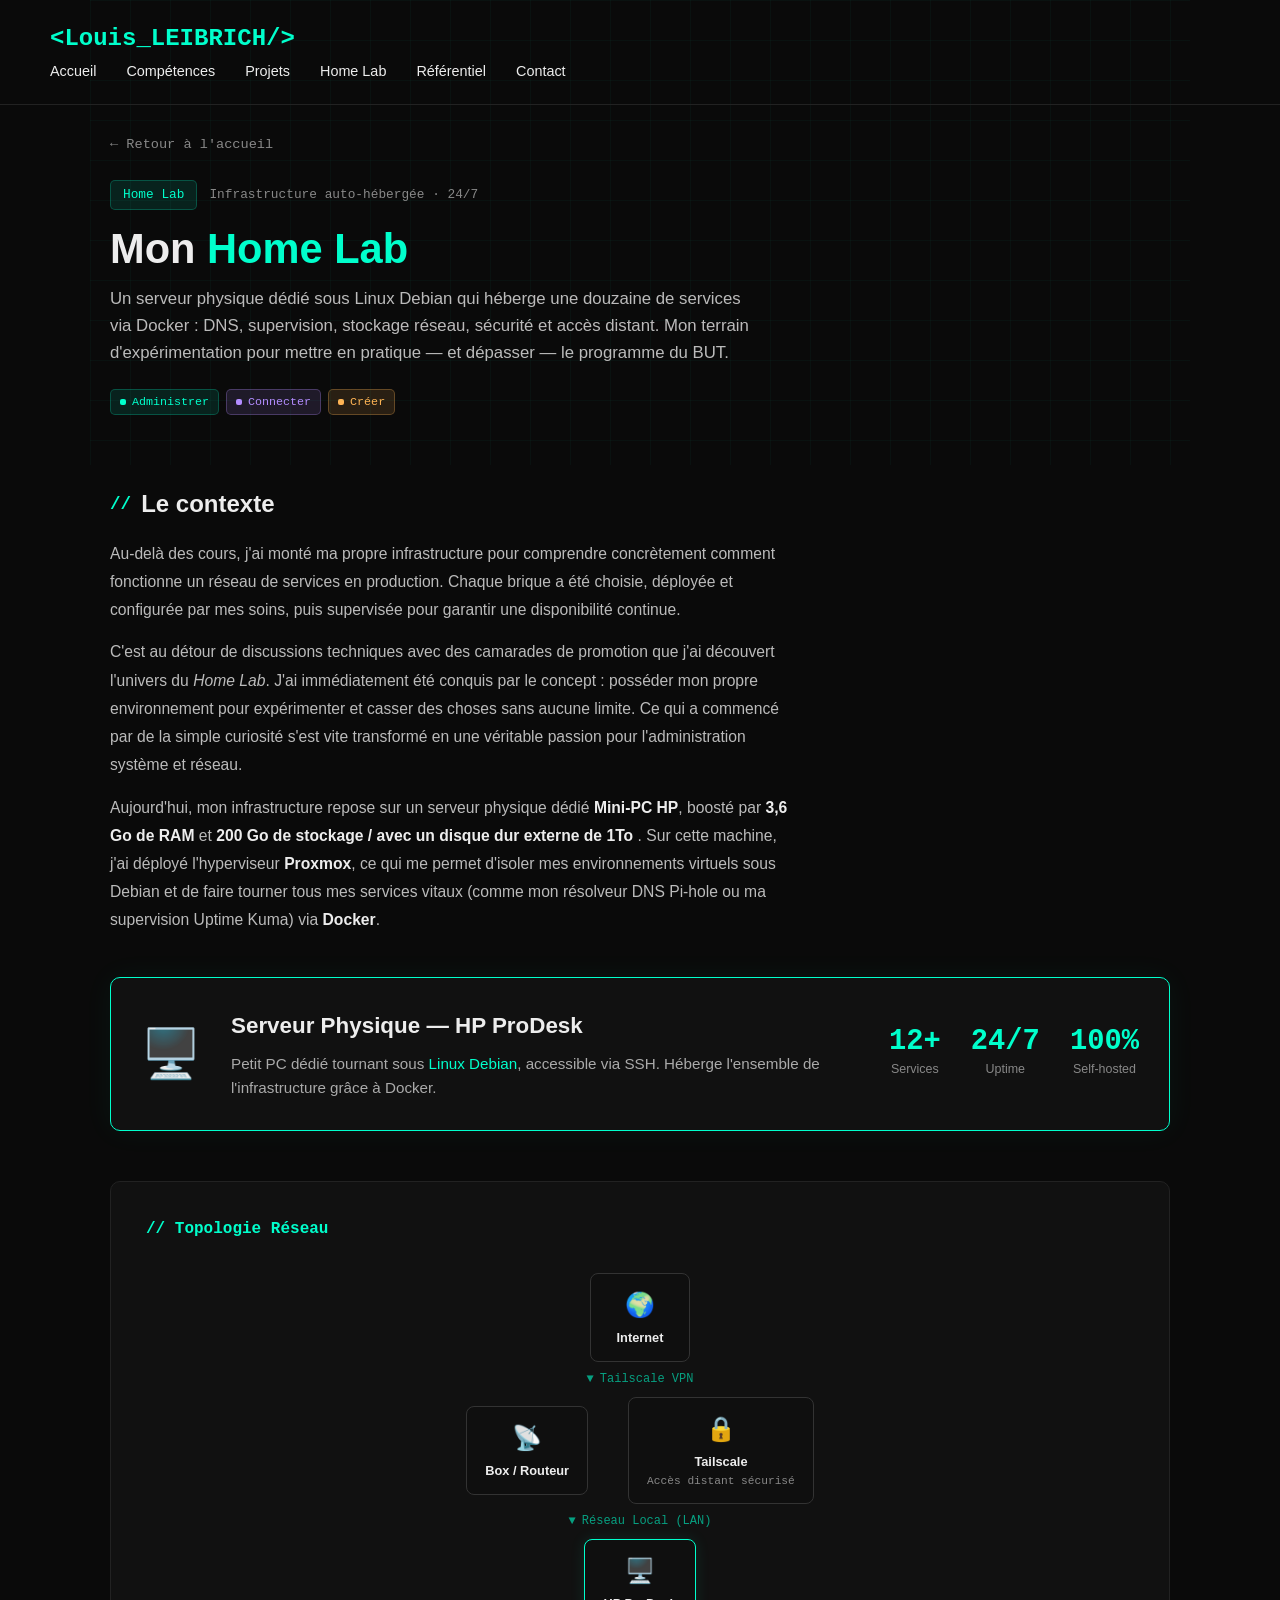
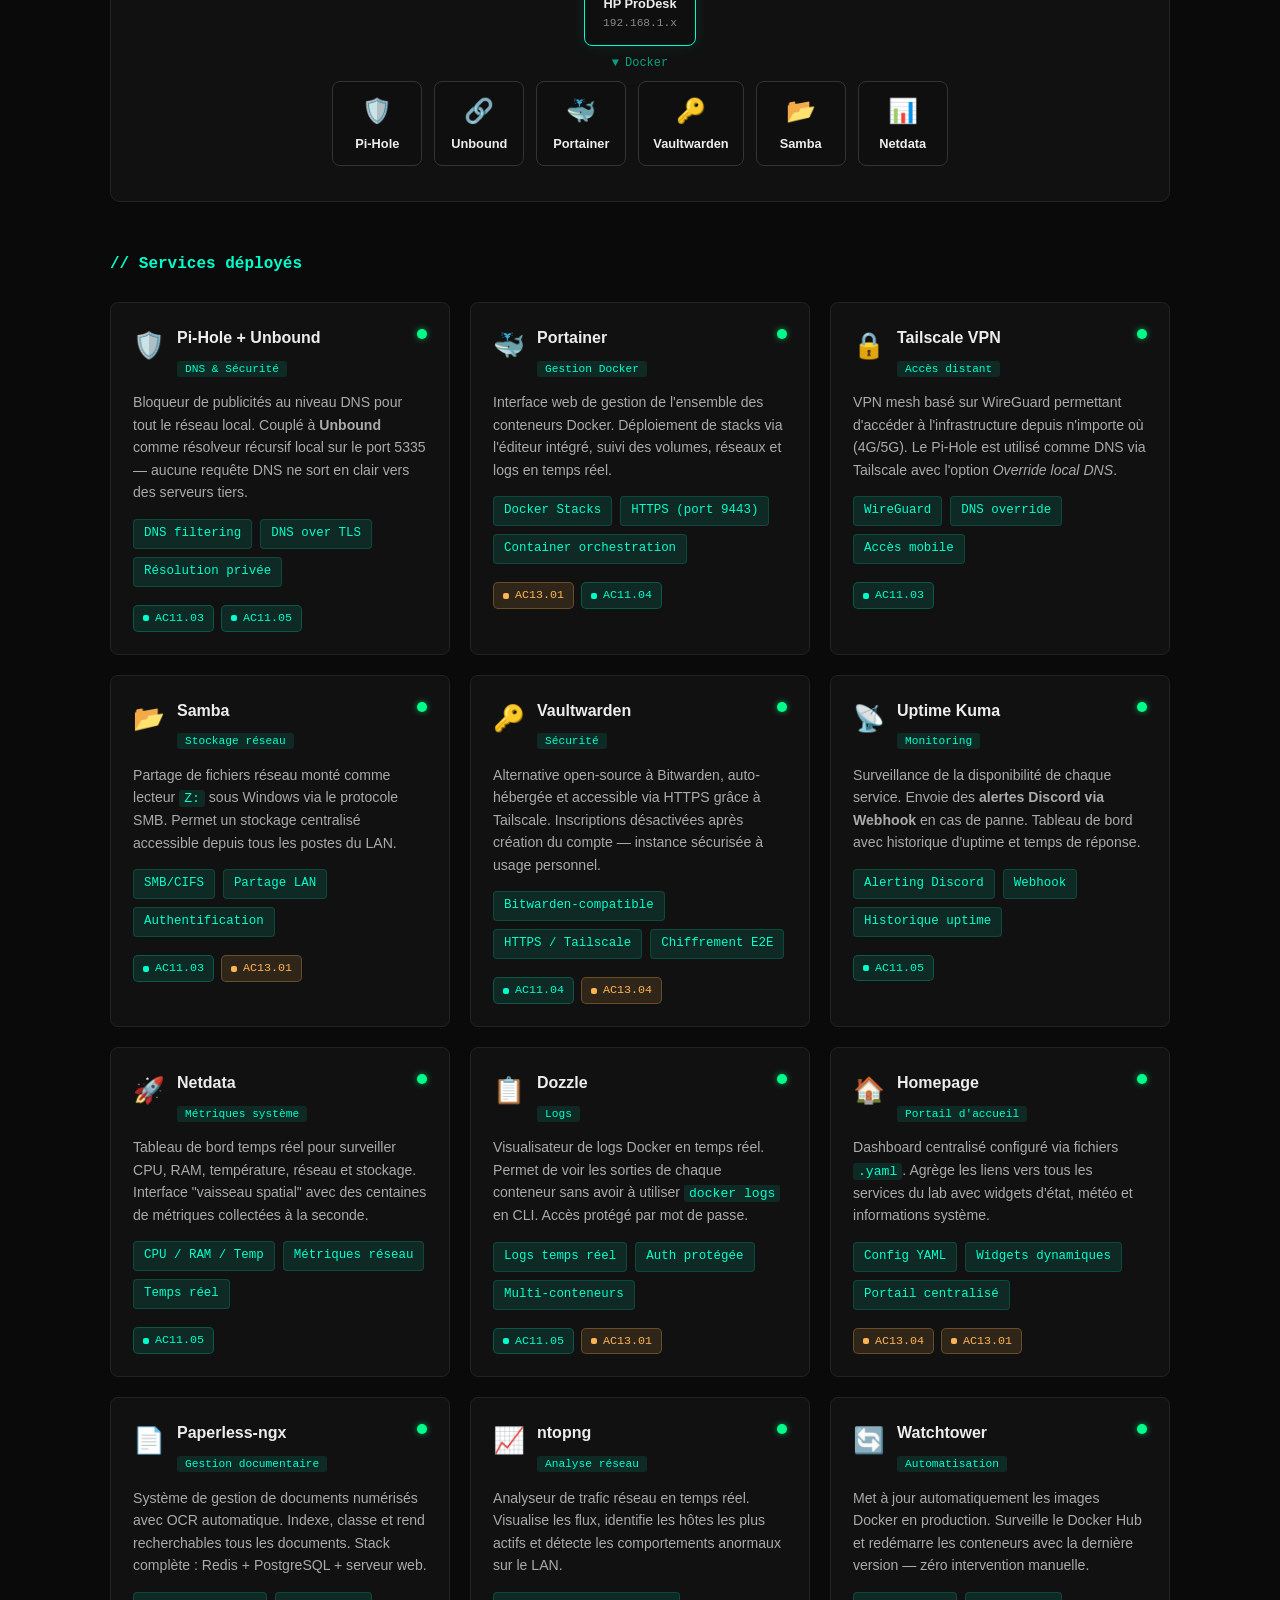
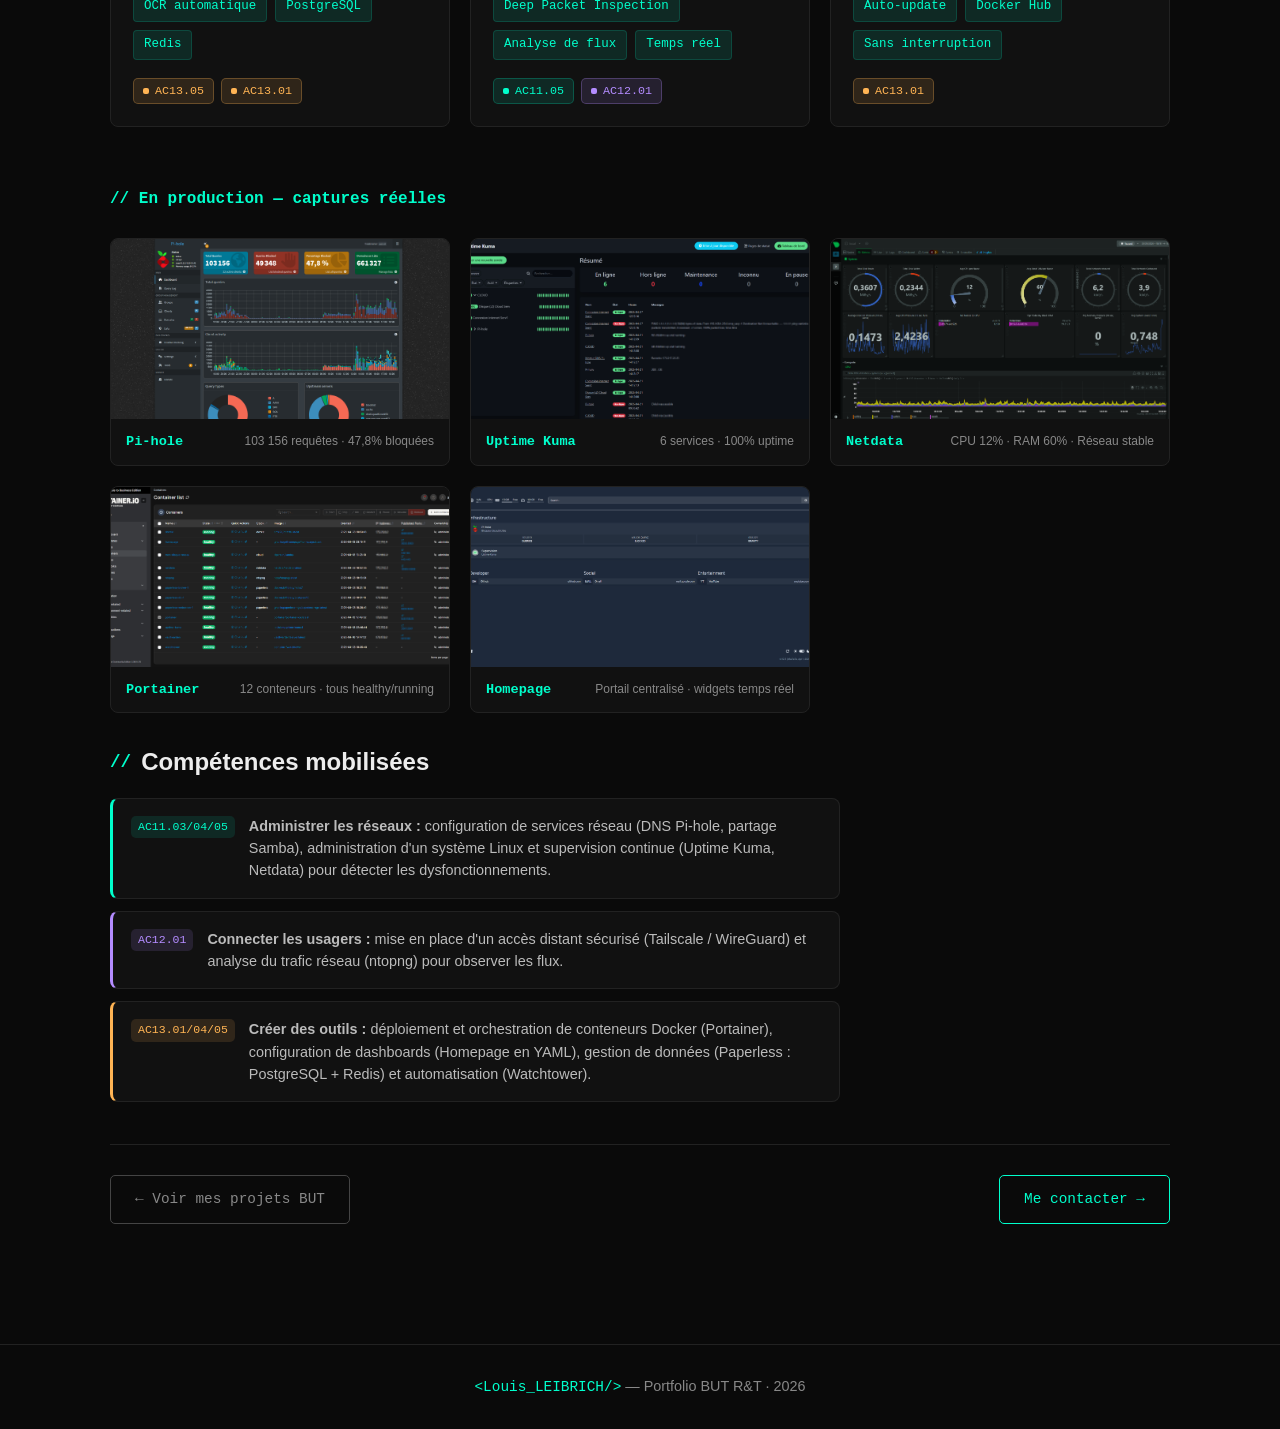
==== commit 5fc63ae8: "Modif bug" ====
--- a/homelab.html
+++ b/homelab.html
@@ -44,8 +44,11 @@
                 <h2>Le contexte</h2>
                 <div class="detail-prose">
                     <p>Au-delà des cours, j'ai monté ma propre infrastructure pour comprendre concrètement comment fonctionne un réseau de services en production. Chaque brique a été choisie, déployée et configurée par mes soins, puis supervisée pour garantir une disponibilité continue.</p>
-                </div>
-                <div class="todo-note"><strong>// À compléter :</strong> raconte ici pourquoi tu as monté ce lab, ton matériel exact (modèle du serveur, RAM, stockage), et ce que tu as appris. Plus c'est personnel, plus c'est crédible en entretien.</div>
+                    
+                    <p>C'est au détour de discussions techniques avec des camarades de promotion que j'ai découvert l'univers du <em>Home Lab</em>. J'ai immédiatement été conquis par le concept : posséder mon propre environnement pour expérimenter et casser des choses sans aucune limite. Ce qui a commencé par de la simple curiosité s'est vite transformé en une véritable passion pour l'administration système et réseau.</p>
+                    
+                    <p>Aujourd'hui, mon infrastructure repose sur un serveur physique dédié <strong>Mini-PC HP</strong>, boosté par <strong>3,6 Go de RAM</strong> et <strong>200 Go de stockage / avec un disque dur externe de 1To </strong>. Sur cette machine, j'ai déployé l'hyperviseur <strong>Proxmox</strong>, ce qui me permet d'isoler mes environnements virtuels sous Debian et de faire tourner tous mes services vitaux (comme mon résolveur DNS Pi-hole ou ma supervision Uptime Kuma) via <strong>Docker</strong>.</p>
+                </div>
             </div>
 <!-- HARDWARE CARD -->
             <div class="hardware-card">
